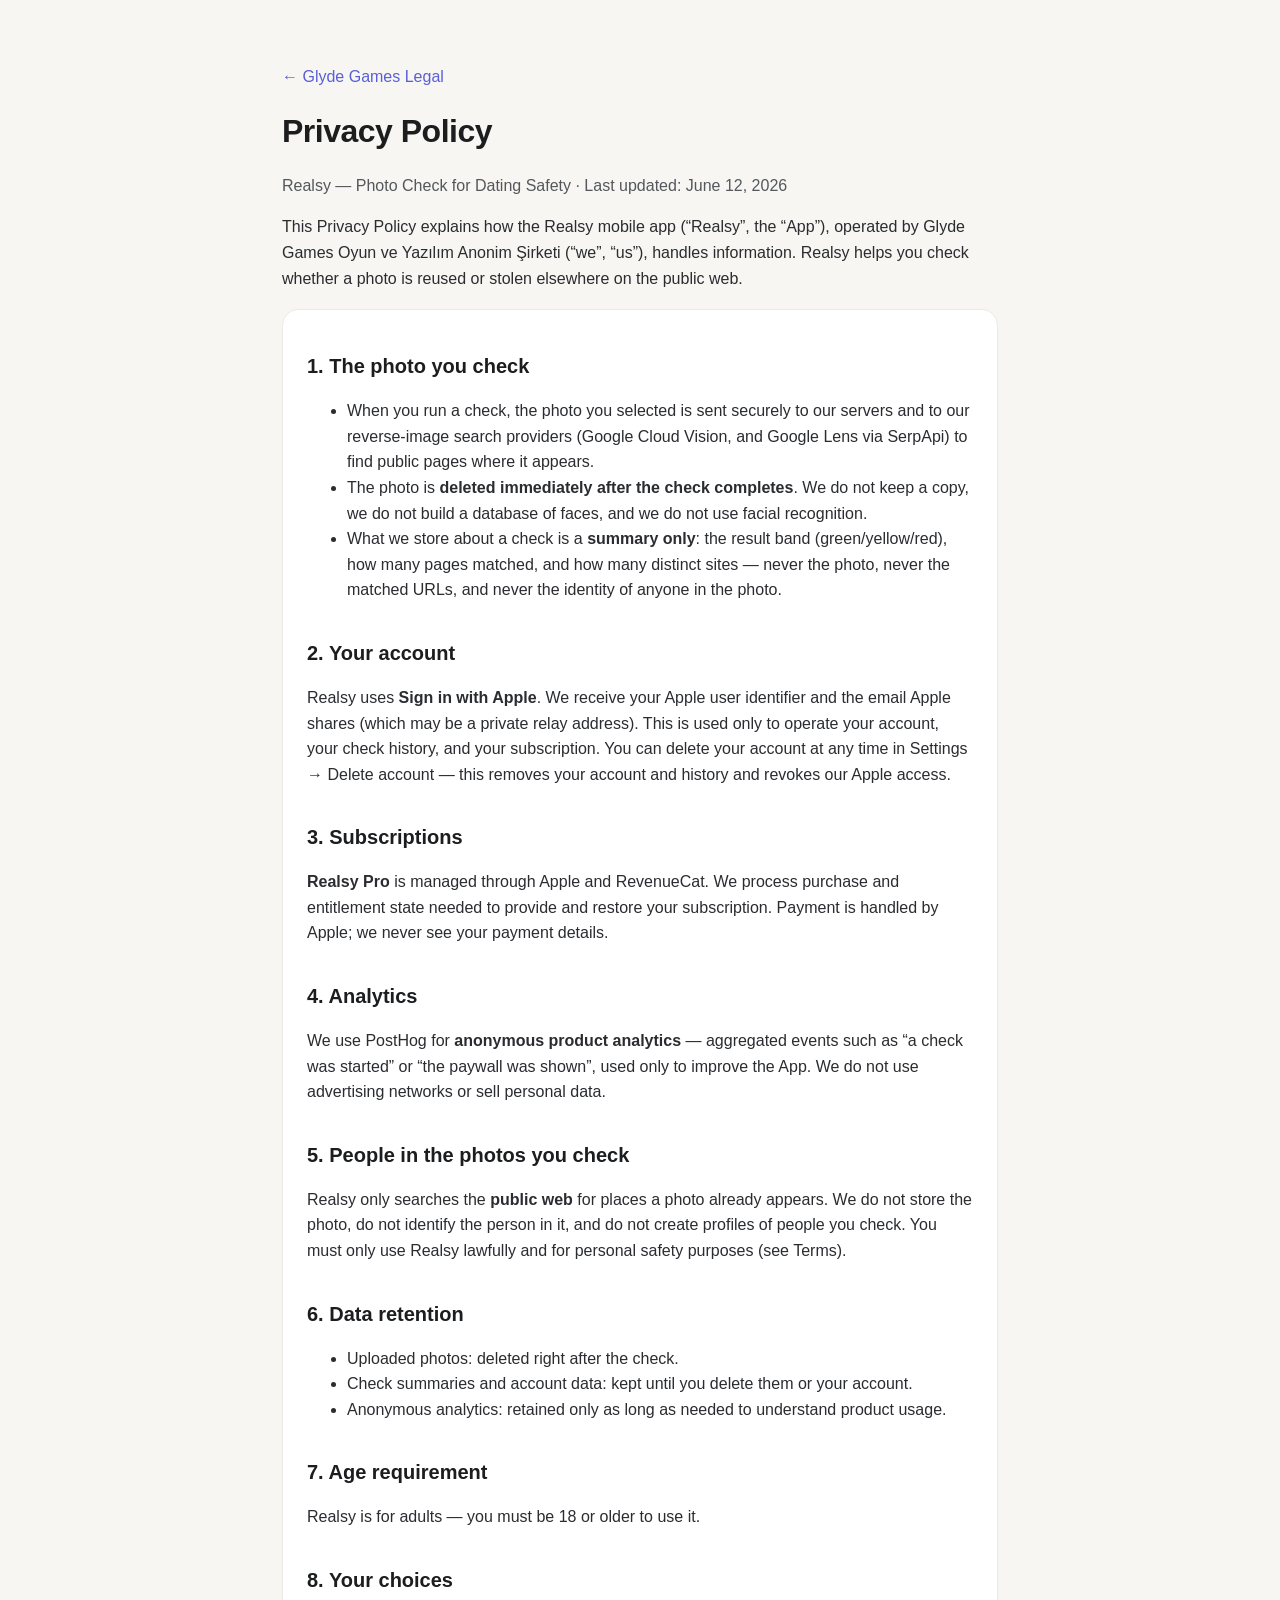
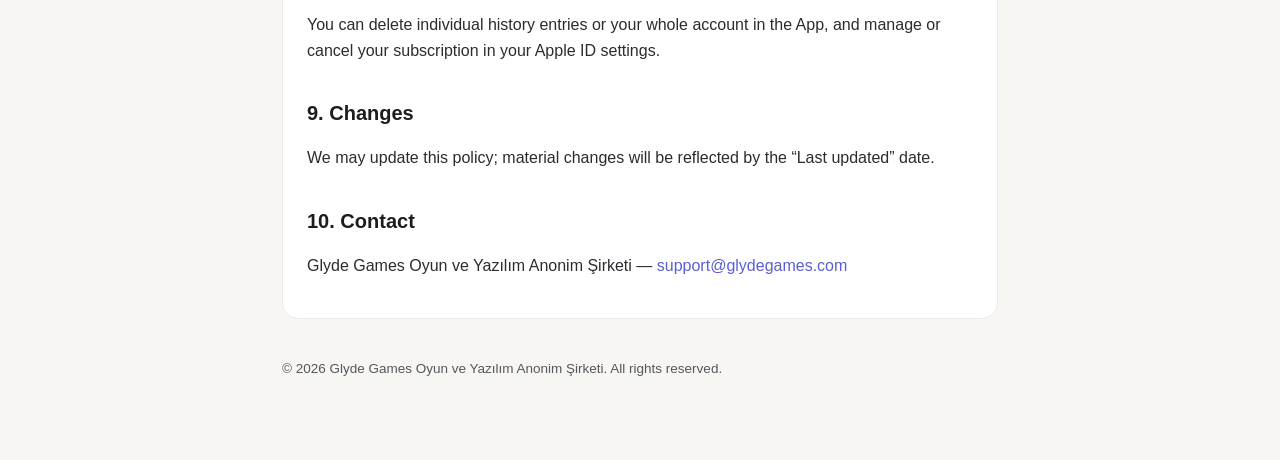
==== realsy/privacy.html @ b0b2c9a4 "Add Realsy legal pages (privacy, terms, support)" ====
<!DOCTYPE html>
<html lang="en">
<head>
<meta charset="utf-8" />
<meta name="viewport" content="width=device-width, initial-scale=1" />
<title>Realsy — Privacy Policy</title>
<link rel="stylesheet" href="/style.css" />
</head>
<body>
<div class="wrap">
  <p><a href="/">← Glyde Games Legal</a></p>
  <h1>Privacy Policy</h1>
  <p class="date">Realsy — Photo Check for Dating Safety · Last updated: June 12, 2026</p>
  <p>This Privacy Policy explains how the Realsy mobile app (“Realsy”, the “App”), operated by
     Glyde Games Oyun ve Yazılım Anonim Şirketi (“we”, “us”), handles information. Realsy helps
     you check whether a photo is reused or stolen elsewhere on the public web.</p>

  <div class="card">
    <h2>1. The photo you check</h2>
    <ul>
      <li>When you run a check, the photo you selected is sent securely to our servers and to our
          reverse-image search providers (Google Cloud Vision, and Google Lens via SerpApi) to find
          public pages where it appears.</li>
      <li>The photo is <strong>deleted immediately after the check completes</strong>. We do not keep
          a copy, we do not build a database of faces, and we do not use facial recognition.</li>
      <li>What we store about a check is a <strong>summary only</strong>: the result band
          (green/yellow/red), how many pages matched, and how many distinct sites — never the photo,
          never the matched URLs, and never the identity of anyone in the photo.</li>
    </ul>

    <h2>2. Your account</h2>
    <p>Realsy uses <strong>Sign in with Apple</strong>. We receive your Apple user identifier and
       the email Apple shares (which may be a private relay address). This is used only to operate
       your account, your check history, and your subscription. You can delete your account at any
       time in Settings → Delete account — this removes your account and history and revokes our
       Apple access.</p>

    <h2>3. Subscriptions</h2>
    <p><strong>Realsy Pro</strong> is managed through Apple and RevenueCat. We process purchase and
       entitlement state needed to provide and restore your subscription. Payment is handled by
       Apple; we never see your payment details.</p>

    <h2>4. Analytics</h2>
    <p>We use PostHog for <strong>anonymous product analytics</strong> — aggregated events such as
       “a check was started” or “the paywall was shown”, used only to improve the App. We do not use
       advertising networks or sell personal data.</p>

    <h2>5. People in the photos you check</h2>
    <p>Realsy only searches the <strong>public web</strong> for places a photo already appears. We do
       not store the photo, do not identify the person in it, and do not create profiles of people
       you check. You must only use Realsy lawfully and for personal safety purposes (see Terms).</p>

    <h2>6. Data retention</h2>
    <ul>
      <li>Uploaded photos: deleted right after the check.</li>
      <li>Check summaries and account data: kept until you delete them or your account.</li>
      <li>Anonymous analytics: retained only as long as needed to understand product usage.</li>
    </ul>

    <h2>7. Age requirement</h2>
    <p>Realsy is for adults — you must be 18 or older to use it.</p>

    <h2>8. Your choices</h2>
    <p>You can delete individual history entries or your whole account in the App, and manage or
       cancel your subscription in your Apple ID settings.</p>

    <h2>9. Changes</h2>
    <p>We may update this policy; material changes will be reflected by the “Last updated” date.</p>

    <h2>10. Contact</h2>
    <p>Glyde Games Oyun ve Yazılım Anonim Şirketi —
       <a href="mailto:support@glydegames.com">support@glydegames.com</a></p>
  </div>

  <footer>© 2026 Glyde Games Oyun ve Yazılım Anonim Şirketi. All rights reserved.</footer>
</div>
</body>
</html>
---- style.css ----
:root { --ink:#1c1d1f; --muted:#54575b; --accent:#5a5fd6; --bg:#f7f6f2; --line:#eceae4; }
* { box-sizing:border-box; }
body { margin:0; background:var(--bg); color:var(--ink);
       font:16px/1.6 -apple-system,"Helvetica Neue",Arial,sans-serif; -webkit-font-smoothing:antialiased; }
.wrap { max-width:760px; margin:0 auto; padding:48px 22px 80px; }
a { color:var(--accent); text-decoration:none; }
a:hover { text-decoration:underline; }
h1 { font-size:32px; letter-spacing:-0.5px; margin:0 0 4px; }
h2 { font-size:20px; margin:34px 0 8px; }
.date { color:var(--muted); margin-bottom:8px; }
p, li { color:#2a2c30; }
.card { background:#fff; border:1px solid var(--line); border-radius:16px; padding:6px 24px 24px; margin-top:18px; }
.brandrow { display:flex; align-items:center; gap:14px; margin-bottom:6px; }
.logo { width:54px; height:54px; border-radius:14px;
        background:linear-gradient(160deg,#5a5fd6,#4a47c8); flex:0 0 auto; }
.applist { list-style:none; padding:0; margin:18px 0 0; }
.applist li { background:#fff; border:1px solid var(--line); border-radius:14px; margin-bottom:12px; }
.applist a { display:flex; justify-content:space-between; padding:18px 20px; color:var(--ink); }
.applist a:hover { text-decoration:none; border-color:var(--accent); }
.applist .sub { color:var(--muted); font-size:14px; }
.links a { margin-right:18px; font-weight:600; }
footer { color:var(--muted); font-size:13.5px; margin-top:40px; line-height:1.5; }
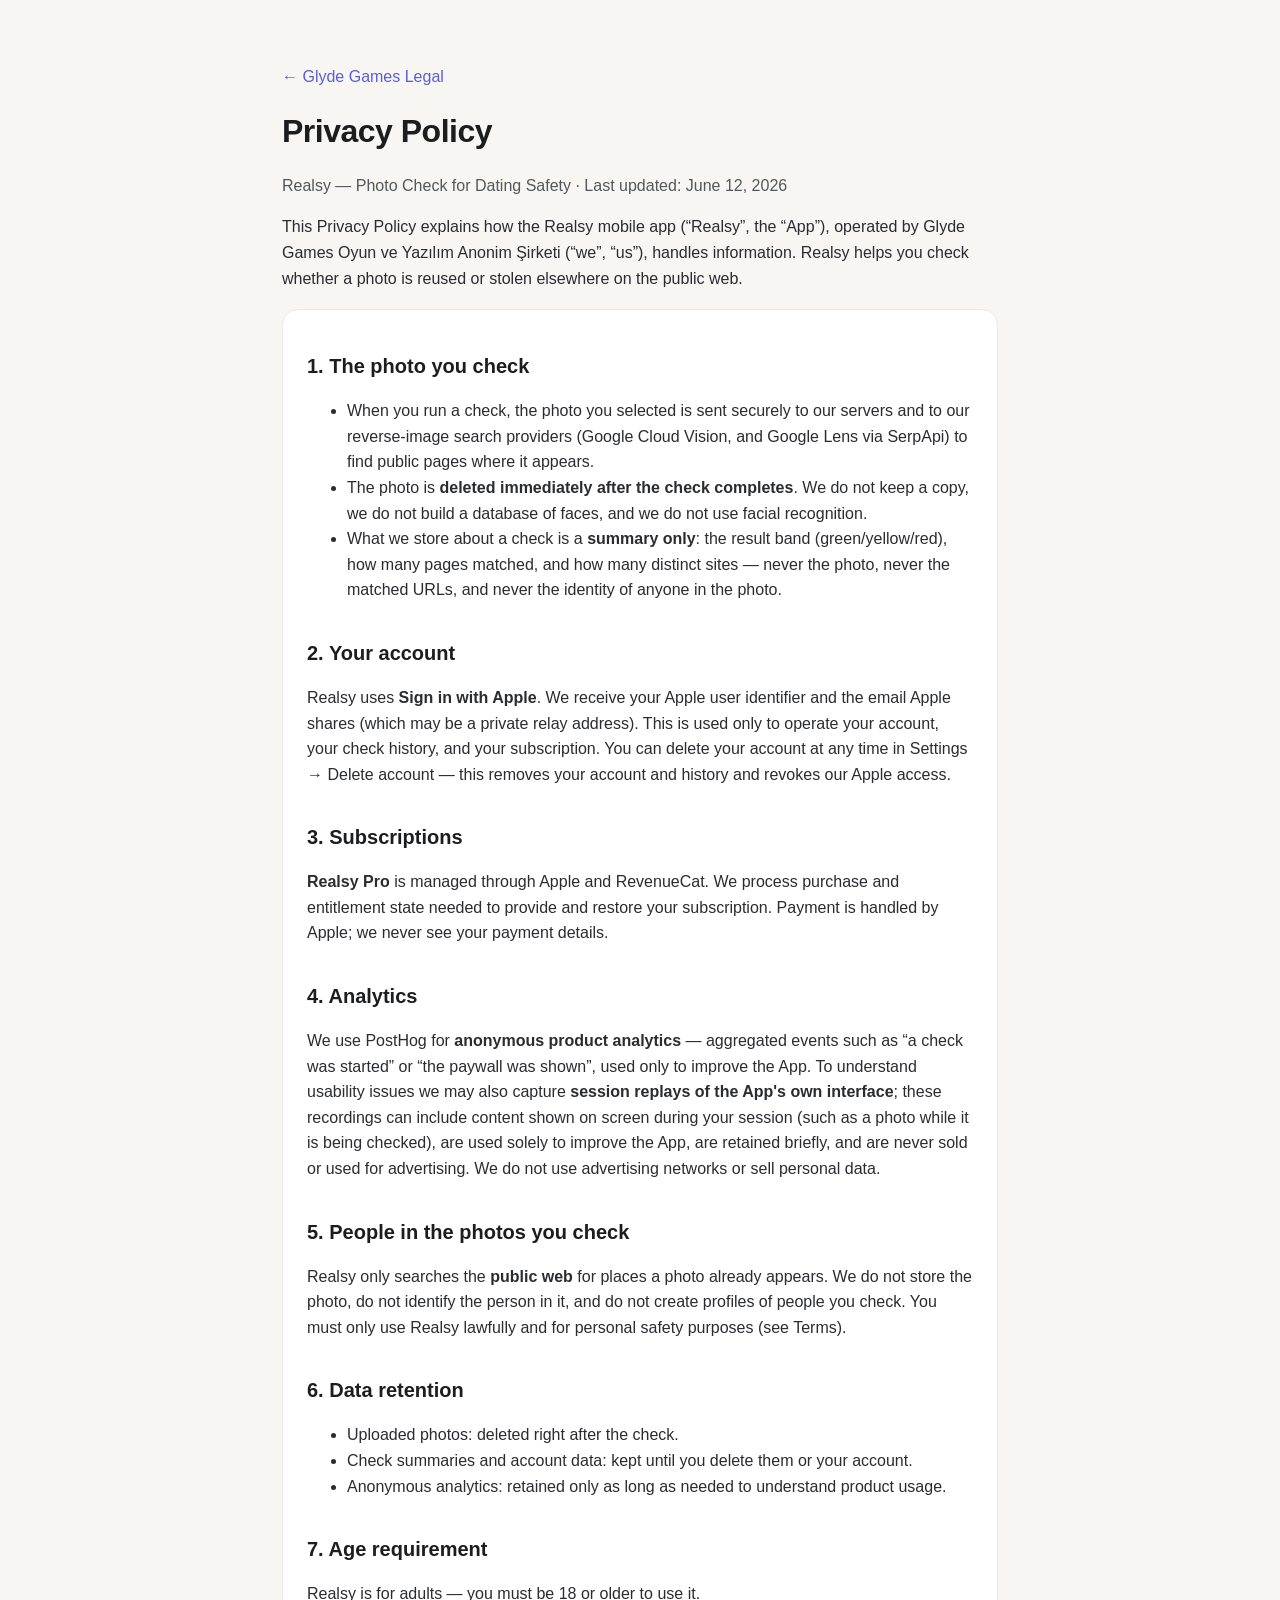
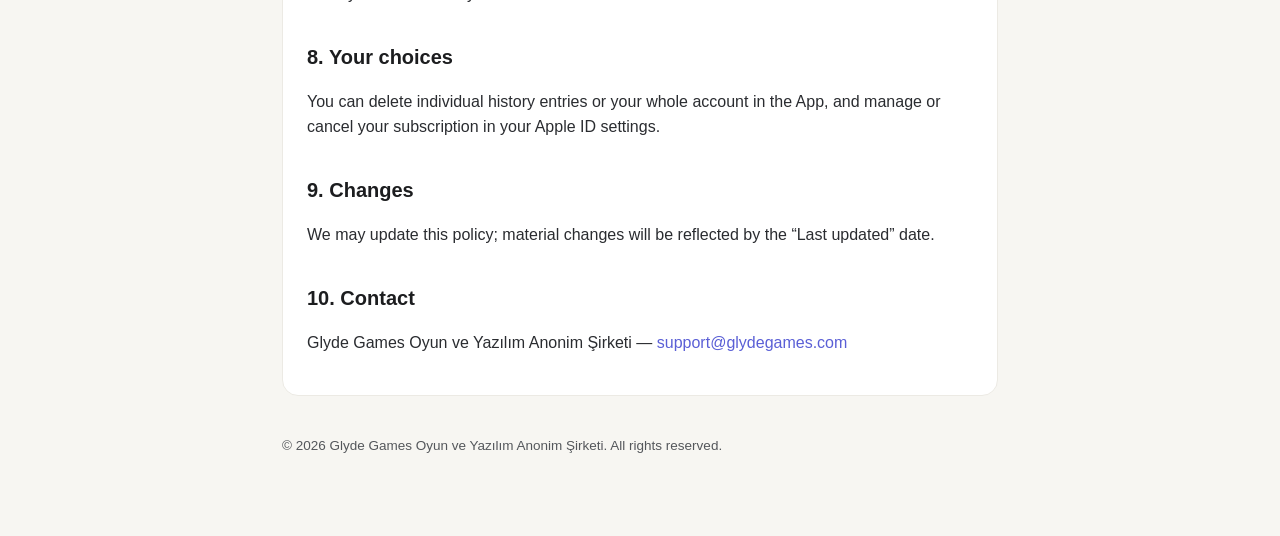
==== commit 6b93d25b: "Realsy privacy: disclose session replay analytics" ====
--- a/realsy/privacy.html
+++ b/realsy/privacy.html
@@ -42,8 +42,12 @@
 
     <h2>4. Analytics</h2>
     <p>We use PostHog for <strong>anonymous product analytics</strong> — aggregated events such as
-       “a check was started” or “the paywall was shown”, used only to improve the App. We do not use
-       advertising networks or sell personal data.</p>
+       “a check was started” or “the paywall was shown”, used only to improve the App. To understand
+       usability issues we may also capture <strong>session replays of the App's own interface</strong>;
+       these recordings can include content shown on screen during your session (such as a photo
+       while it is being checked), are used solely to improve the App, are retained briefly, and are
+       never sold or used for advertising. We do not use advertising networks or sell personal
+       data.</p>
 
     <h2>5. People in the photos you check</h2>
     <p>Realsy only searches the <strong>public web</strong> for places a photo already appears. We do
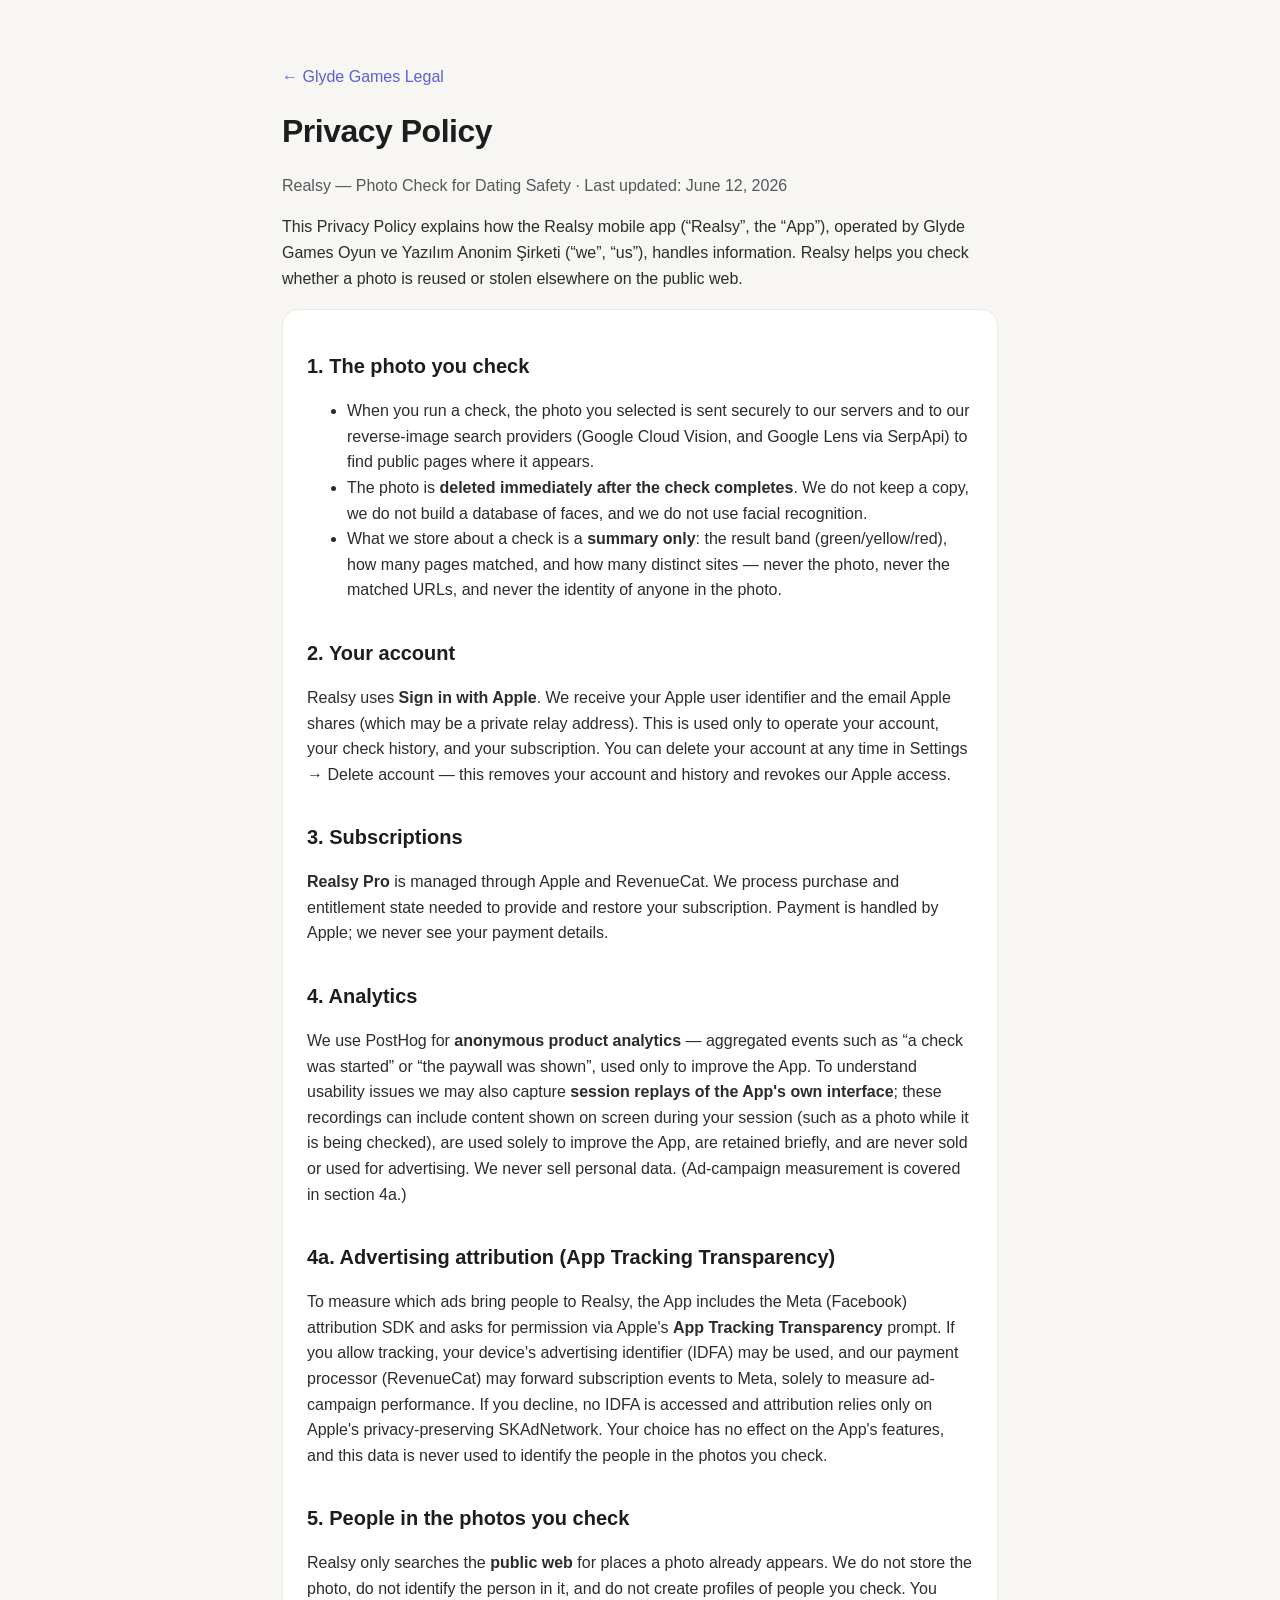
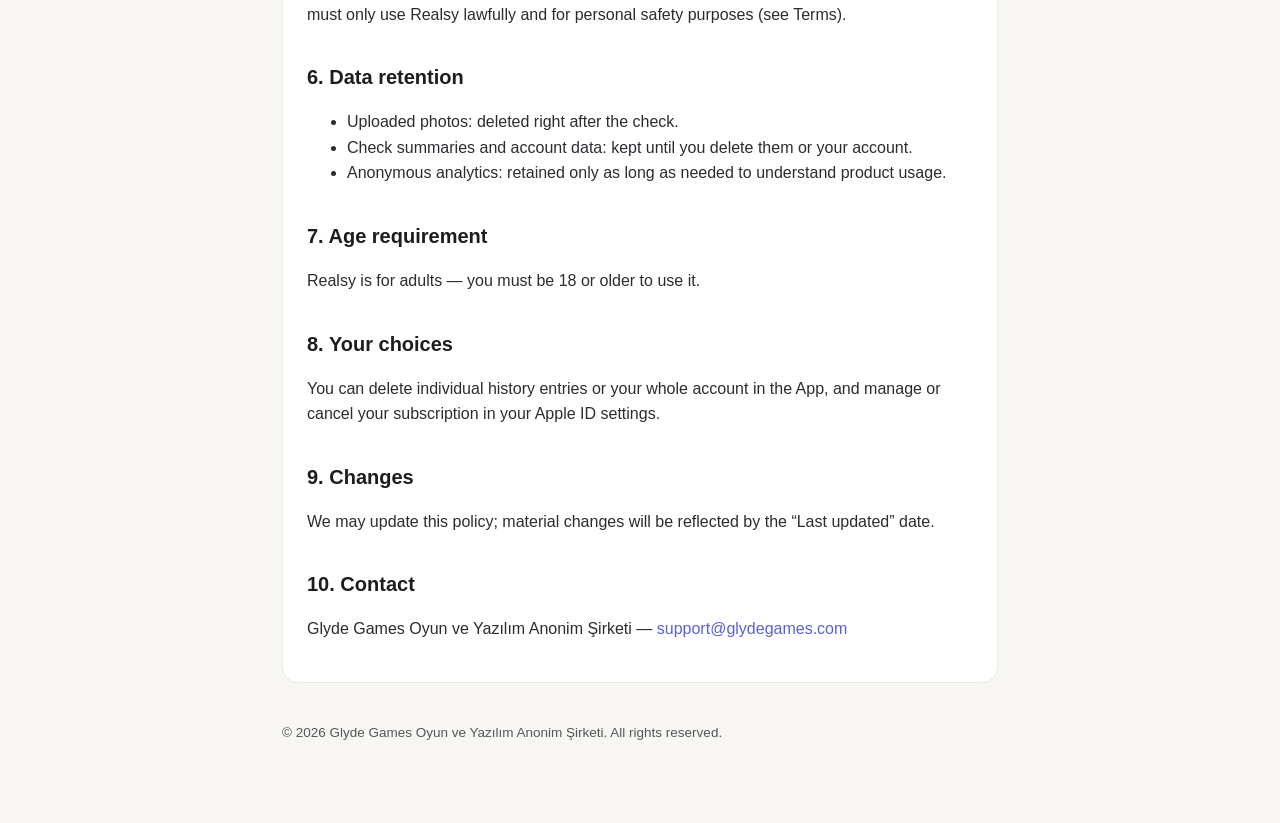
==== commit 3c58b873: "Realsy privacy: ad attribution / ATT section" ====
--- a/realsy/privacy.html
+++ b/realsy/privacy.html
@@ -46,8 +46,18 @@
        usability issues we may also capture <strong>session replays of the App's own interface</strong>;
        these recordings can include content shown on screen during your session (such as a photo
        while it is being checked), are used solely to improve the App, are retained briefly, and are
-       never sold or used for advertising. We do not use advertising networks or sell personal
-       data.</p>
+       never sold or used for advertising. We never sell personal data. (Ad-campaign
+       measurement is covered in section 4a.)</p>
+
+    <h2>4a. Advertising attribution (App Tracking Transparency)</h2>
+    <p>To measure which ads bring people to Realsy, the App includes the Meta (Facebook)
+       attribution SDK and asks for permission via Apple's <strong>App Tracking
+       Transparency</strong> prompt. If you allow tracking, your device's advertising
+       identifier (IDFA) may be used, and our payment processor (RevenueCat) may forward
+       subscription events to Meta, solely to measure ad-campaign performance. If you decline,
+       no IDFA is accessed and attribution relies only on Apple's privacy-preserving
+       SKAdNetwork. Your choice has no effect on the App's features, and this data is never
+       used to identify the people in the photos you check.</p>
 
     <h2>5. People in the photos you check</h2>
     <p>Realsy only searches the <strong>public web</strong> for places a photo already appears. We do
